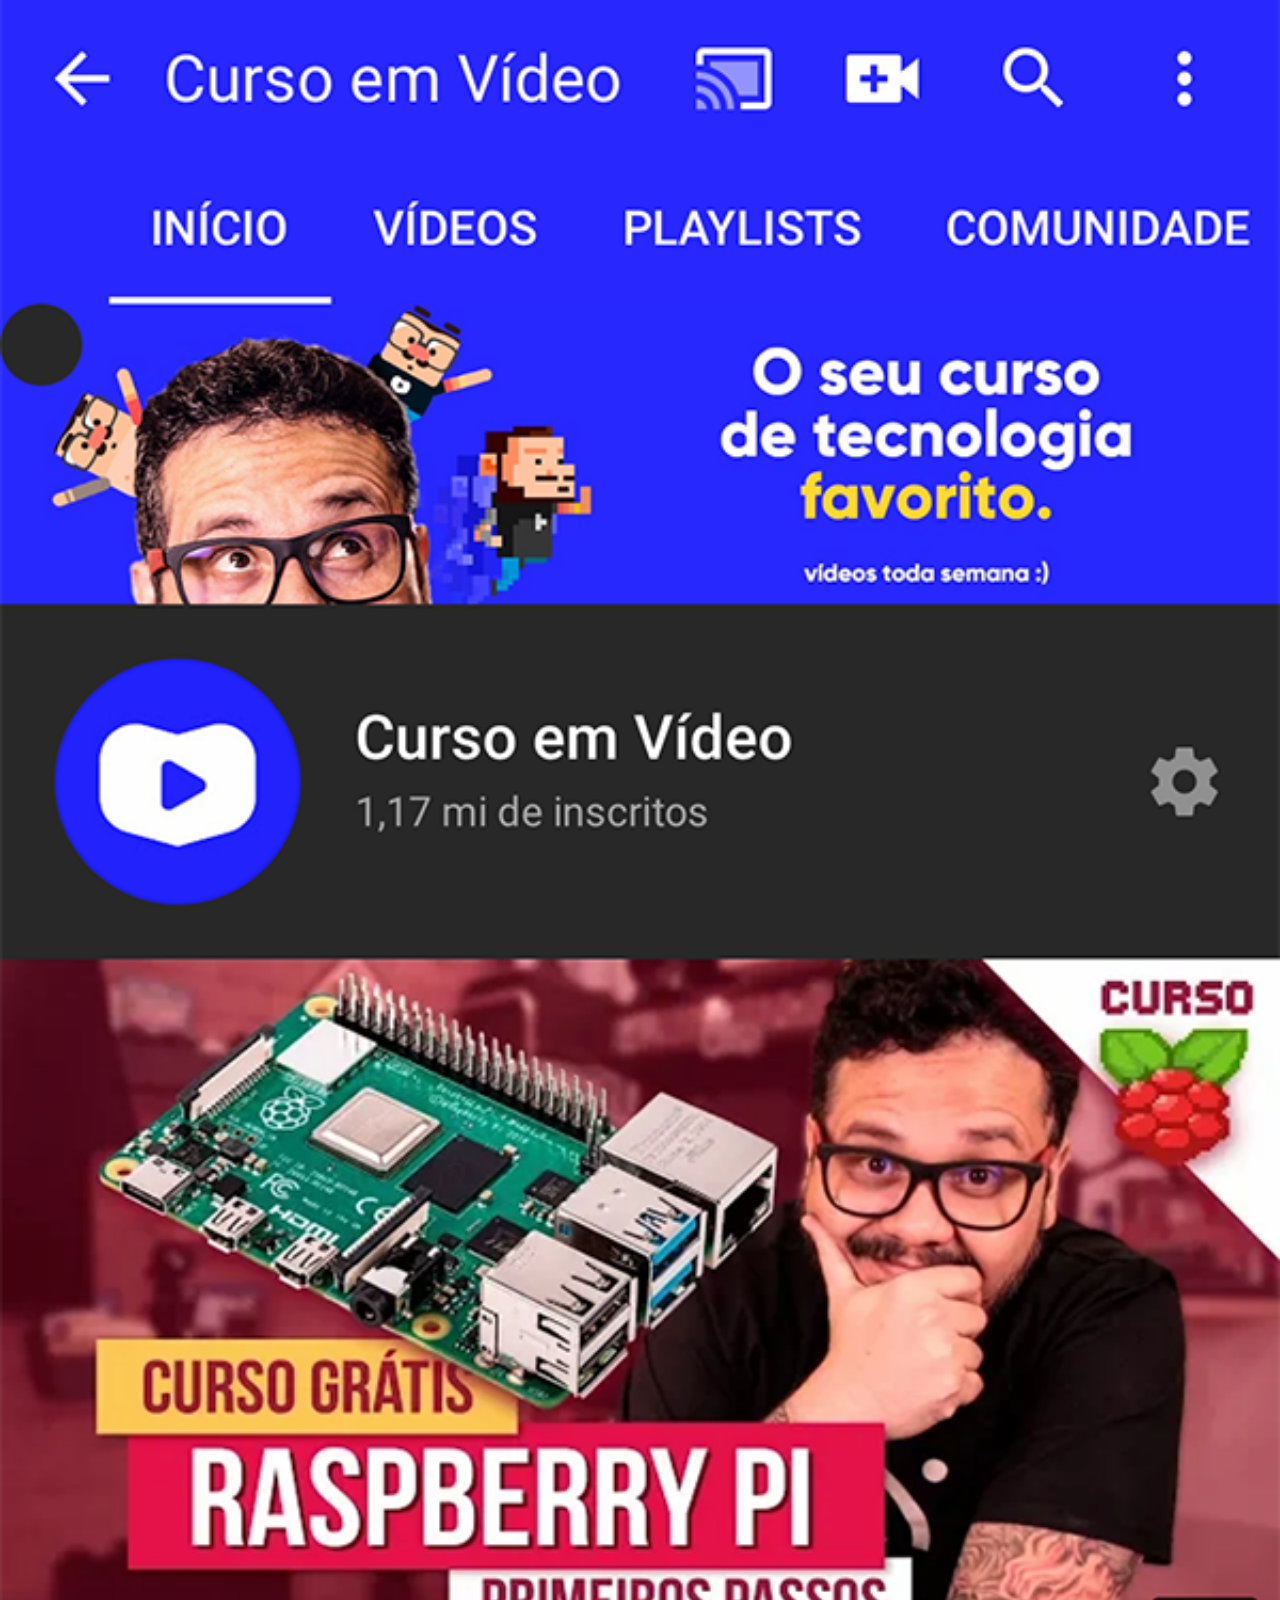
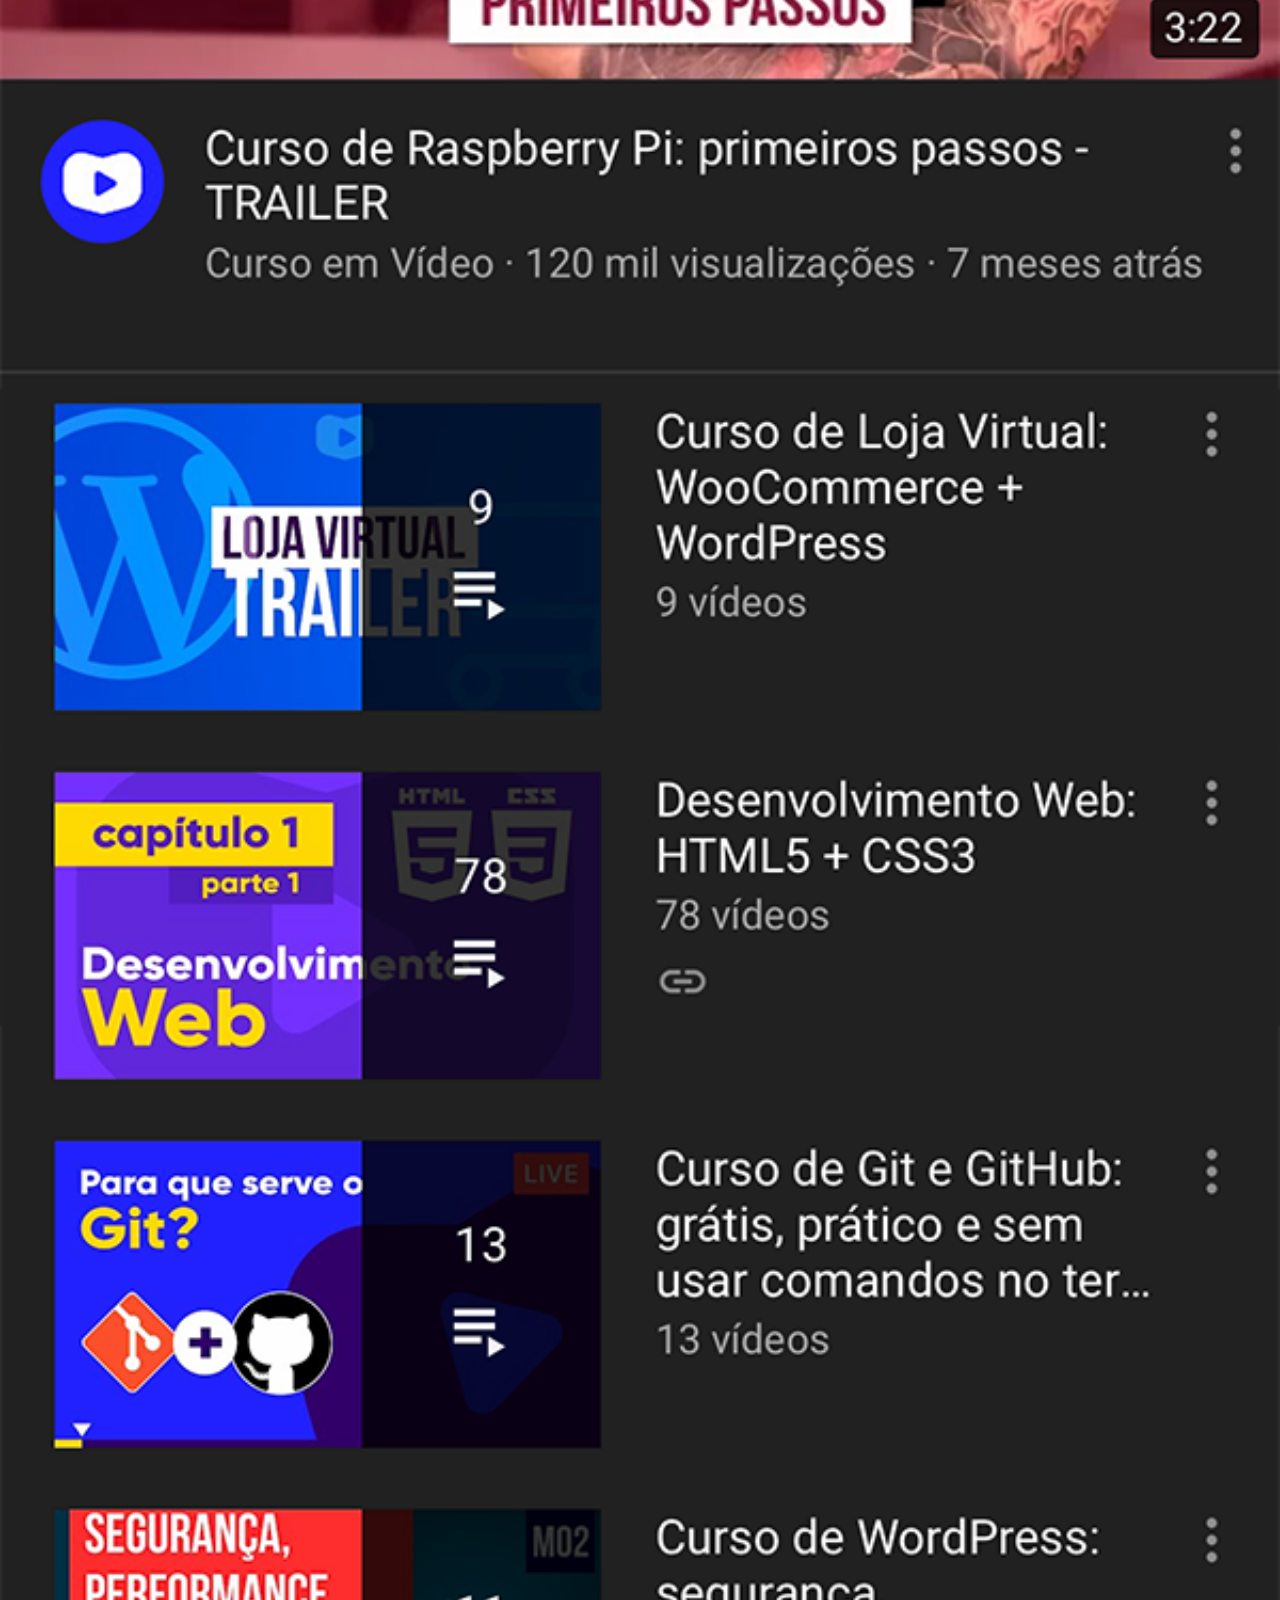
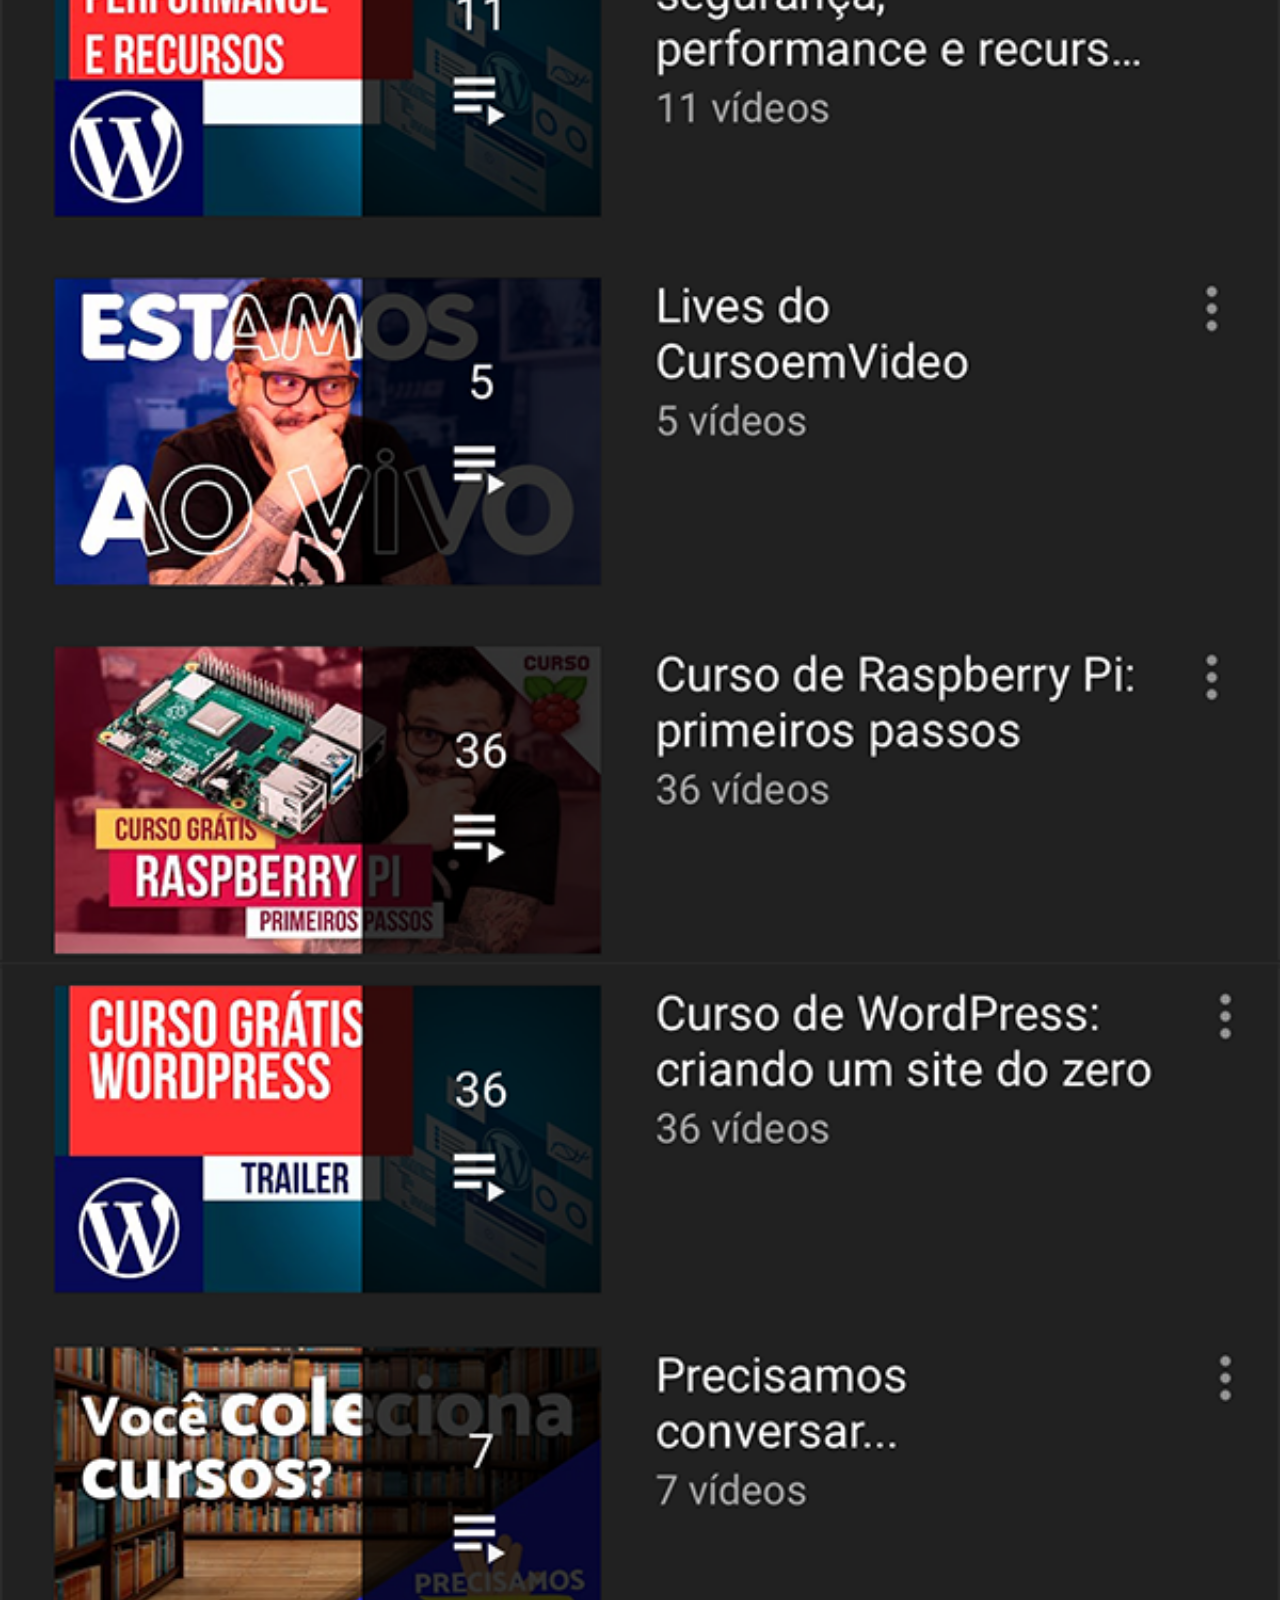
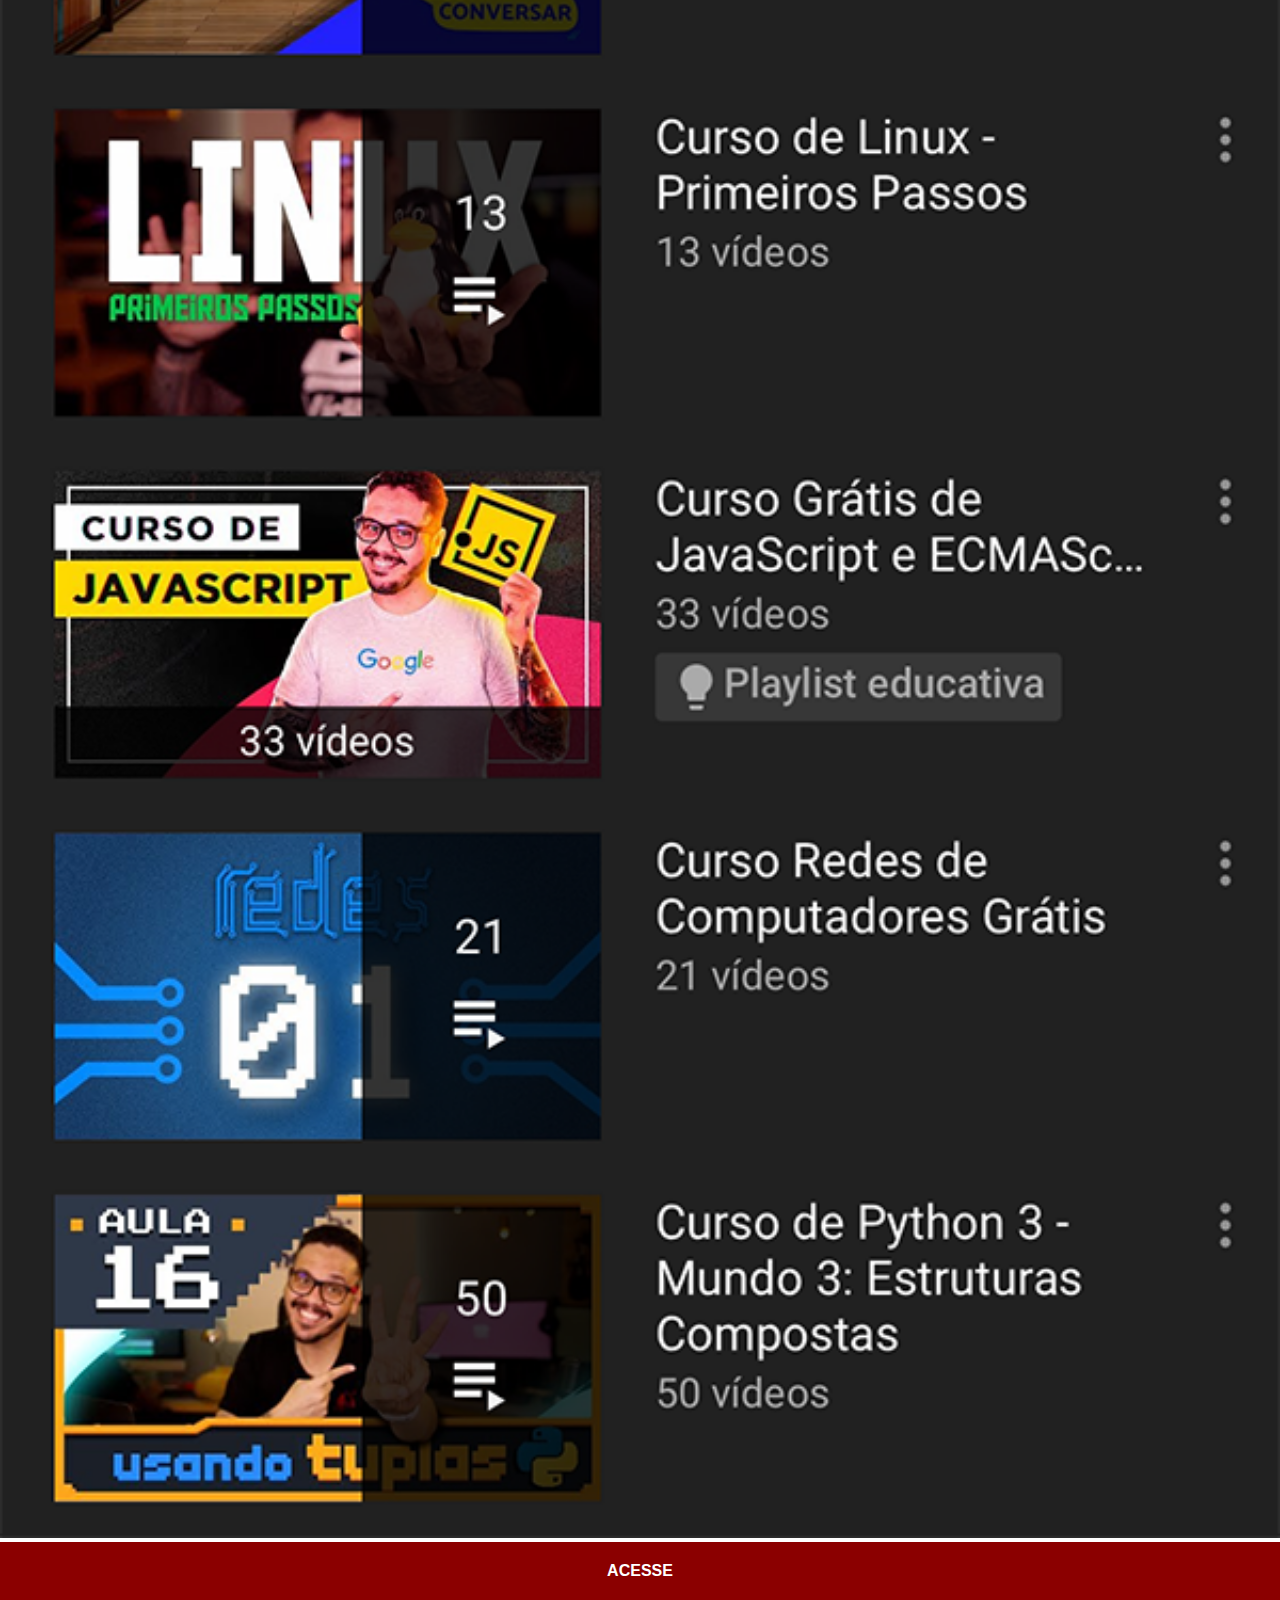
==== youtube.html @ 5e9d0bff "Celular funcionando" ====
<!DOCTYPE html>
<html lang="pt-br">
<head>
    <meta charset="UTF-8">
    <meta name="viewport" content="width=device-width, initial-scale=1.0">
    <title>Document</title>
    <link rel="stylesheet" href="estilos/social.css">
</head>
<body>
    <img src="imagens/tela-youtube.png" alt="Youtube">
    <a href="https://www.youtube.com/c/CursoemV%C3%ADdeo" target="_blank"> Acesse </a>
</body>
</html>
---- estilos/social.css ----
@charset "UTF-8";

*{
    margin: 0;
    padding: 0;
    font-family: Arial, Helvetica, sans-serif;
}

::-webkit-scrollbar{
    width: 0;
    height: 0;
}

img{
    width: 100vw
}

a{
    display: block;
    background: darkred;
    padding: 20px;
    text-align: center;
    font-weight: bolder;
    text-decoration: none;
    color: white;
    text-transform: uppercase;
    transition-duration: 0.5s;
}

a:hover{
    background-color: red;
}
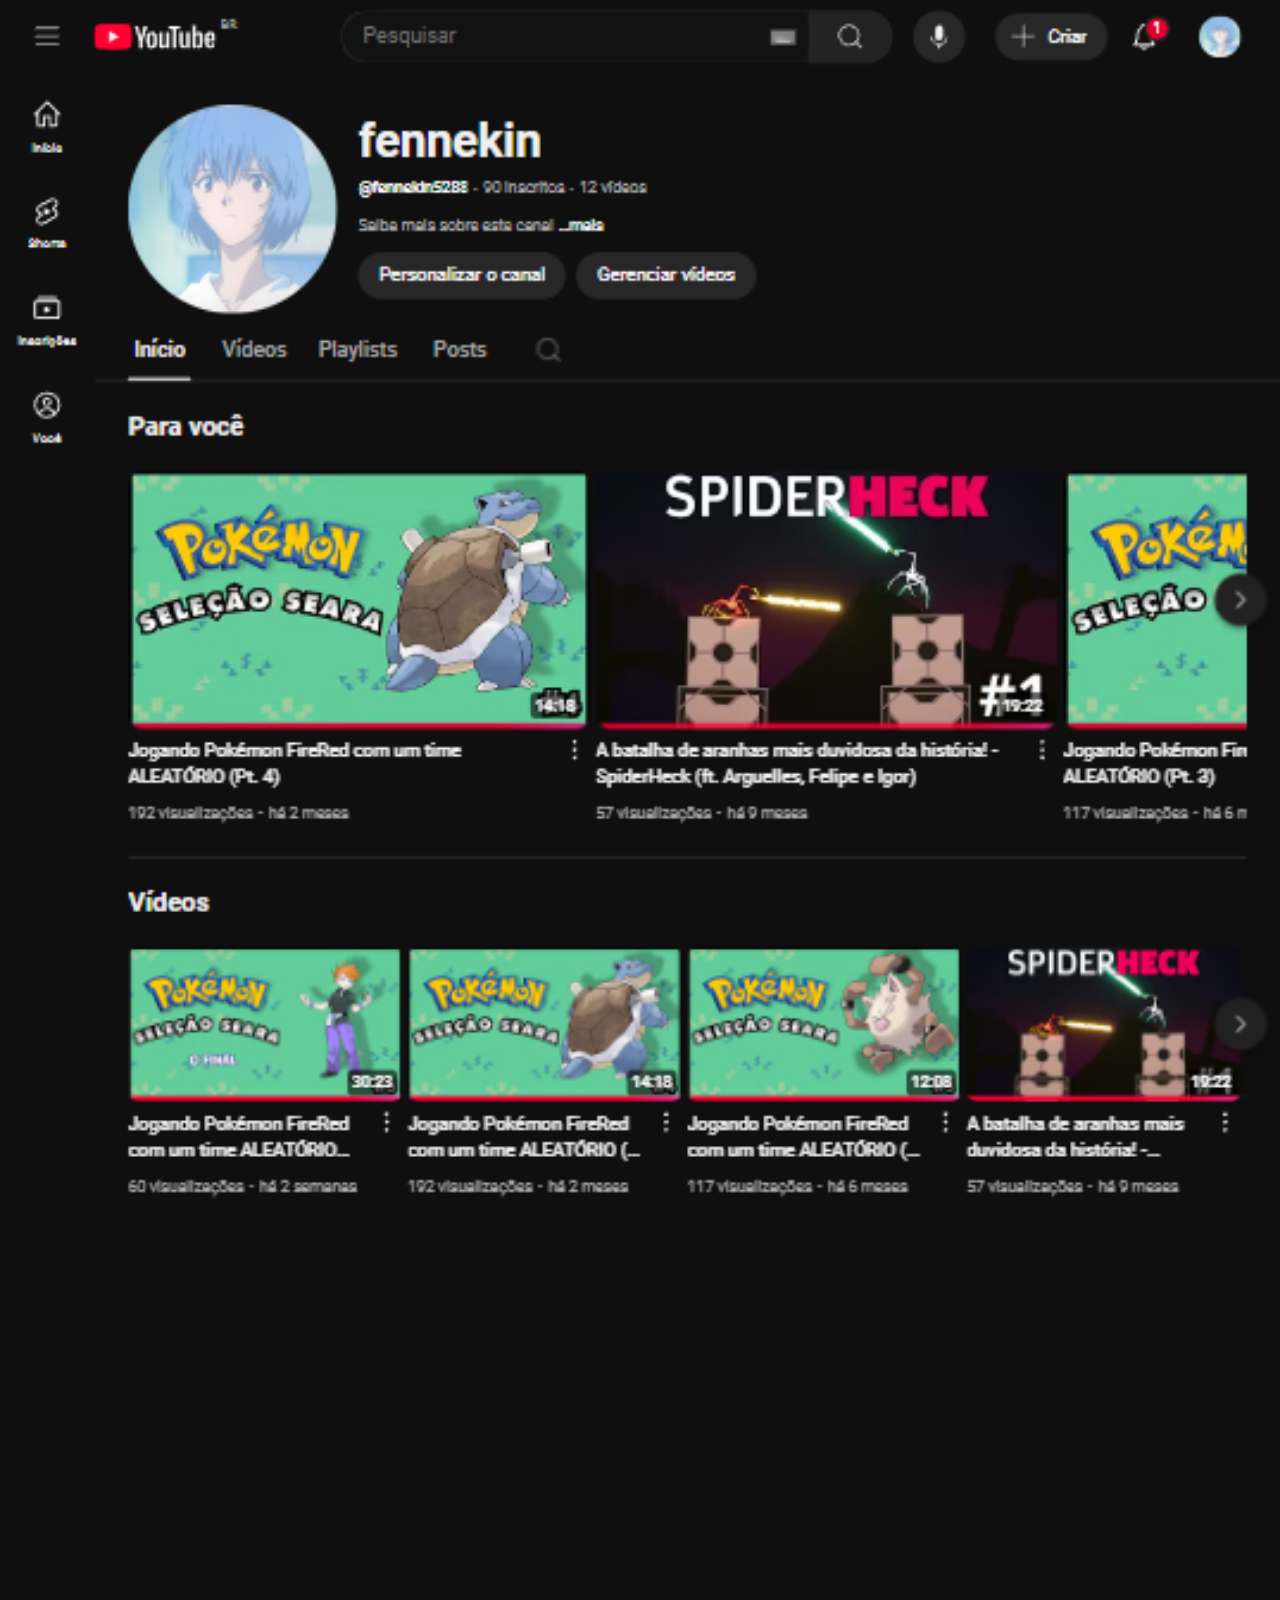
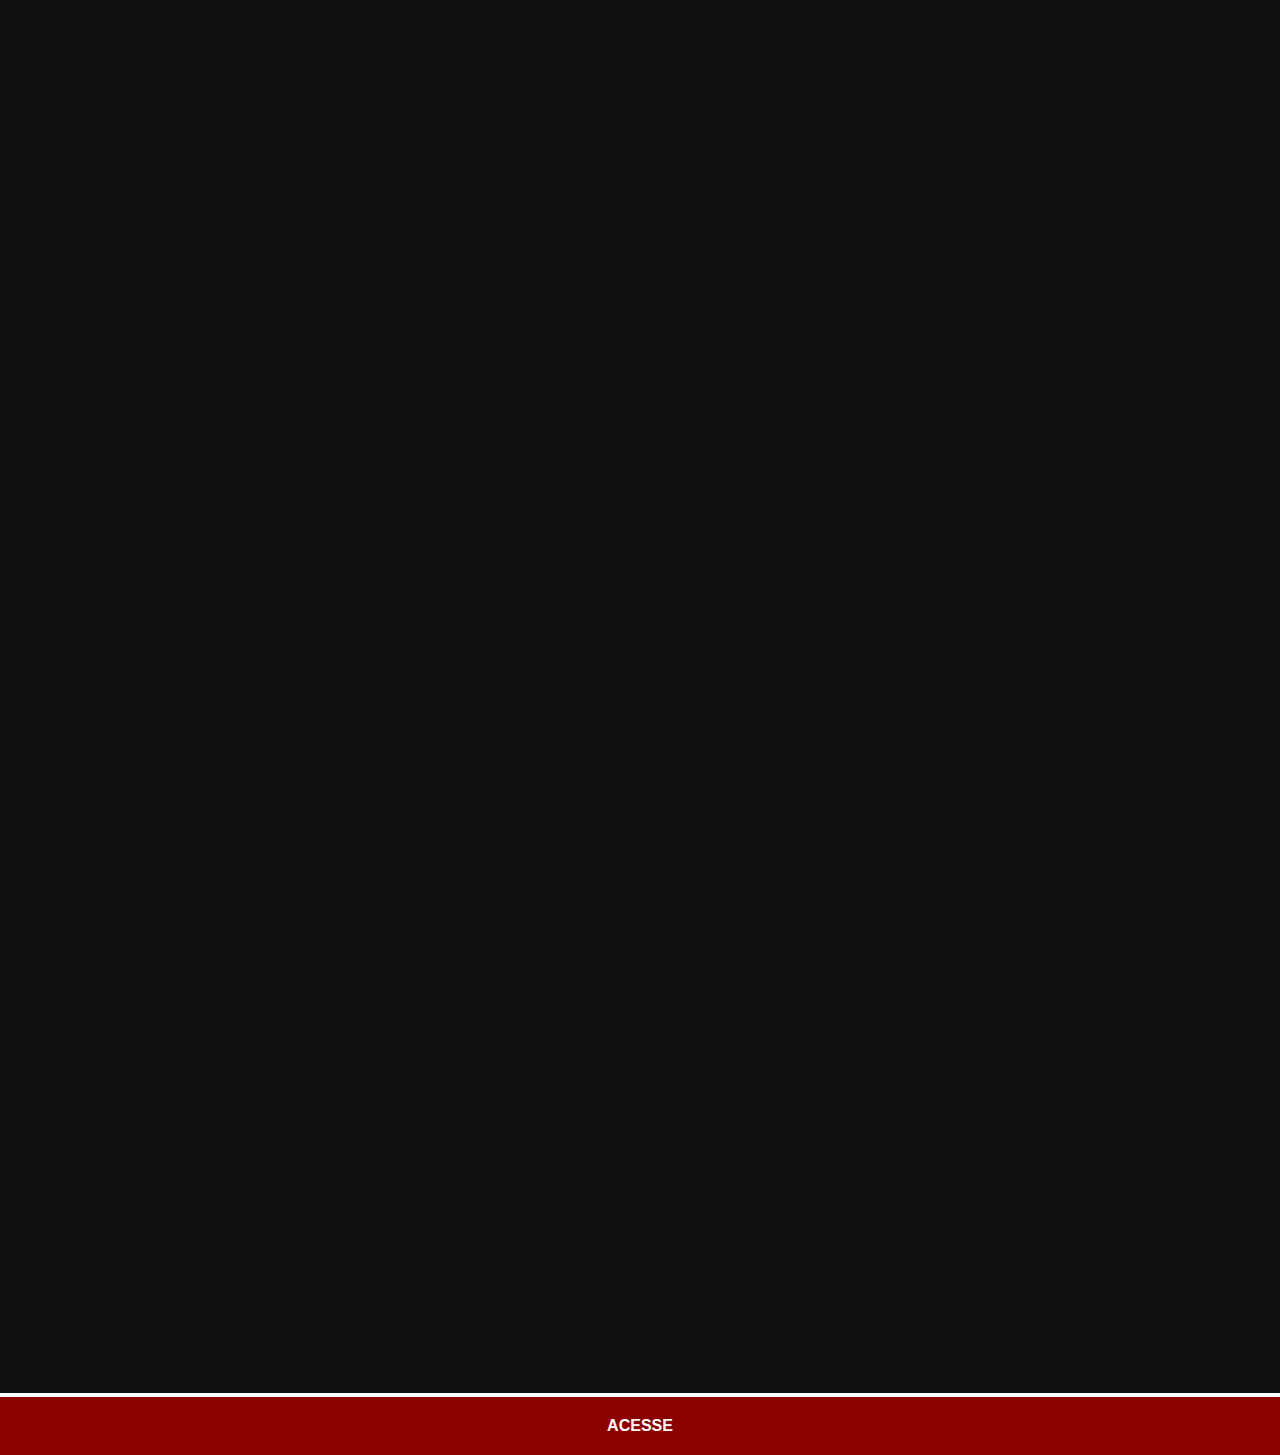
==== commit 43b5eae2: "youtube colocado" ====
--- a/youtube.html
+++ b/youtube.html
@@ -7,7 +7,7 @@
     <link rel="stylesheet" href="estilos/social.css">
 </head>
 <body>
-    <img src="imagens/tela-youtube.png" alt="Youtube">
+    <img src="imagens/www.youtube.com_@fennekin5288.png" alt="Youtube">
     <a href="https://www.youtube.com/c/CursoemV%C3%ADdeo" target="_blank"> Acesse </a>
 </body>
 </html>